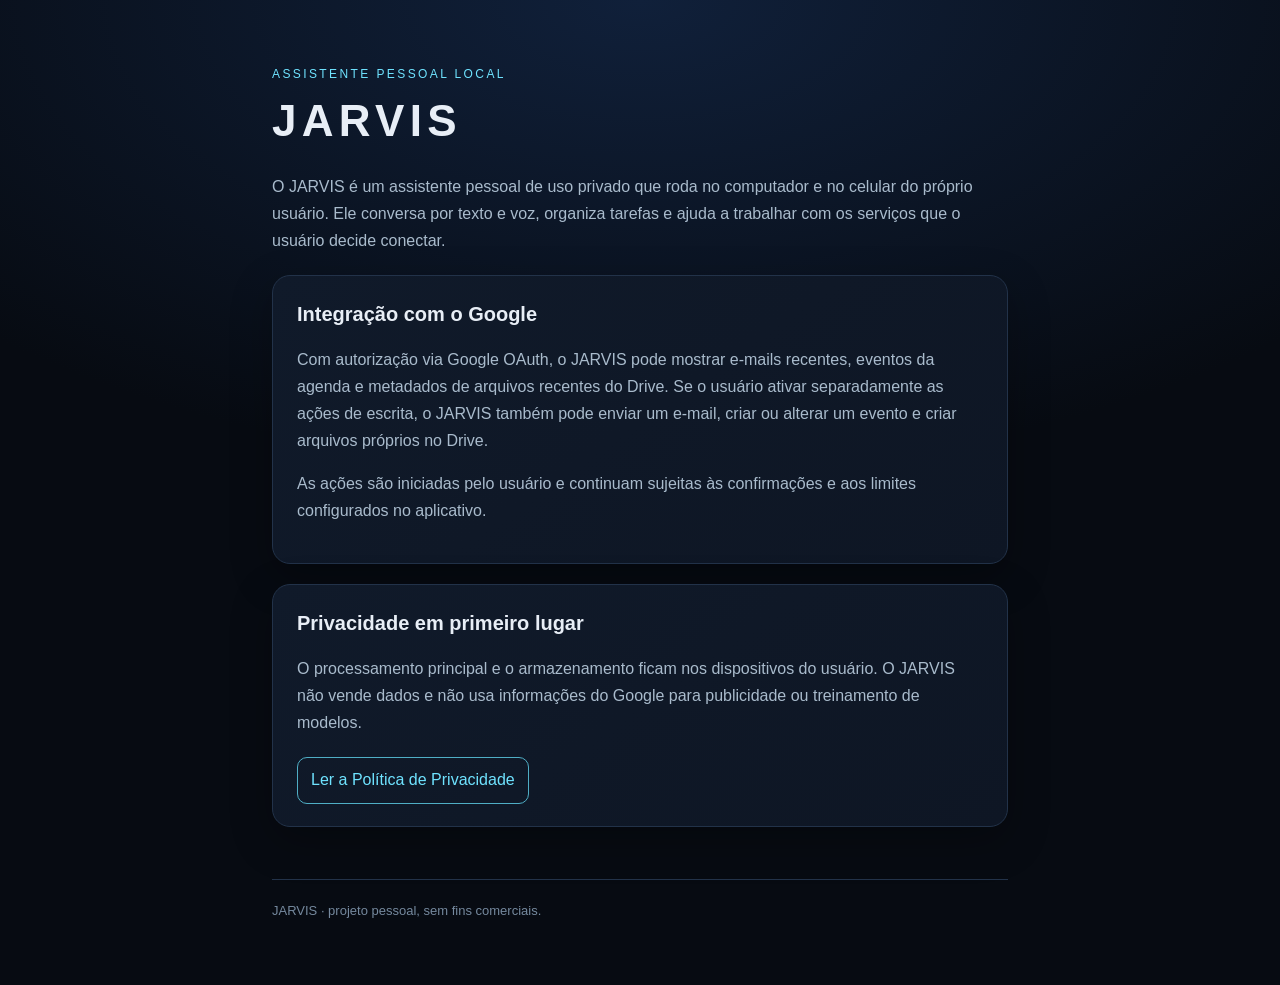
==== index.html @ ed4d2e55 "docs: alinha privacidade aos escopos Google" ====
<!doctype html>
<html lang="pt-BR">
<head>
  <meta charset="utf-8">
  <meta name="viewport" content="width=device-width,initial-scale=1">
  <meta name="description" content="JARVIS, assistente pessoal local para Mac e Android.">
  <title>JARVIS — assistente pessoal</title>
  <link rel="stylesheet" href="style.css">
</head>
<body><main>
  <div class="tag">Assistente pessoal local</div>
  <h1>JARVIS</h1>
  <p>O JARVIS é um assistente pessoal de uso privado que roda no computador e no celular do próprio usuário. Ele conversa por texto e voz, organiza tarefas e ajuda a trabalhar com os serviços que o usuário decide conectar.</p>

  <div class="card">
    <h2>Integração com o Google</h2>
    <p>Com autorização via Google OAuth, o JARVIS pode mostrar e-mails recentes, eventos da agenda e metadados de arquivos recentes do Drive. Se o usuário ativar separadamente as ações de escrita, o JARVIS também pode enviar um e-mail, criar ou alterar um evento e criar arquivos próprios no Drive.</p>
    <p>As ações são iniciadas pelo usuário e continuam sujeitas às confirmações e aos limites configurados no aplicativo.</p>
  </div>
  <div class="card">
    <h2>Privacidade em primeiro lugar</h2>
    <p>O processamento principal e o armazenamento ficam nos dispositivos do usuário. O JARVIS não vende dados e não usa informações do Google para publicidade ou treinamento de modelos.</p>
    <a class="button" href="privacidade.html">Ler a Política de Privacidade</a>
  </div>
  <footer>JARVIS · projeto pessoal, sem fins comerciais.</footer>
</main></body>
</html>
---- style.css ----
:root{--bg:#070b12;--card:#0e1624;--text:#e8eef6;--muted:#a9bbcc;--accent:#6fe3ff;--line:#223249}
*{box-sizing:border-box}
body{margin:0;font:16px/1.68 -apple-system,BlinkMacSystemFont,"Segoe UI",Inter,sans-serif;background:radial-gradient(120% 80% at 50% 0%,#10203a 0%,var(--bg) 60%);color:var(--text);min-height:100vh}
main{max-width:780px;margin:0 auto;padding:64px 22px}
h1{font-size:44px;letter-spacing:.12em;margin:0 0 8px}
h2{margin:38px 0 8px;font-size:20px;color:var(--text)}
.policy-title{font-size:34px;letter-spacing:.03em}
.tag{color:var(--accent);letter-spacing:.2em;font-size:12px;text-transform:uppercase}
p,li{color:var(--muted)}
li+li{margin-top:7px}
a{color:var(--accent);text-underline-offset:3px}
code{color:#d9f6ff;background:#111c2b;border:1px solid var(--line);border-radius:5px;padding:1px 5px}
.card{background:linear-gradient(145deg,#101a2a,var(--card));border:1px solid var(--line);border-radius:18px;padding:22px 24px;margin:20px 0;box-shadow:0 14px 42px #0004}
.card h2{margin-top:0}
.button{display:inline-block;margin-top:4px;padding:9px 13px;border:1px solid #4faec5;border-radius:10px;text-decoration:none}
footer{margin-top:52px;padding-top:20px;border-top:1px solid var(--line);font-size:13px;color:#75899e}
@media(max-width:560px){main{padding:42px 18px}h1{font-size:36px}.policy-title{font-size:29px}.card{padding:18px}}
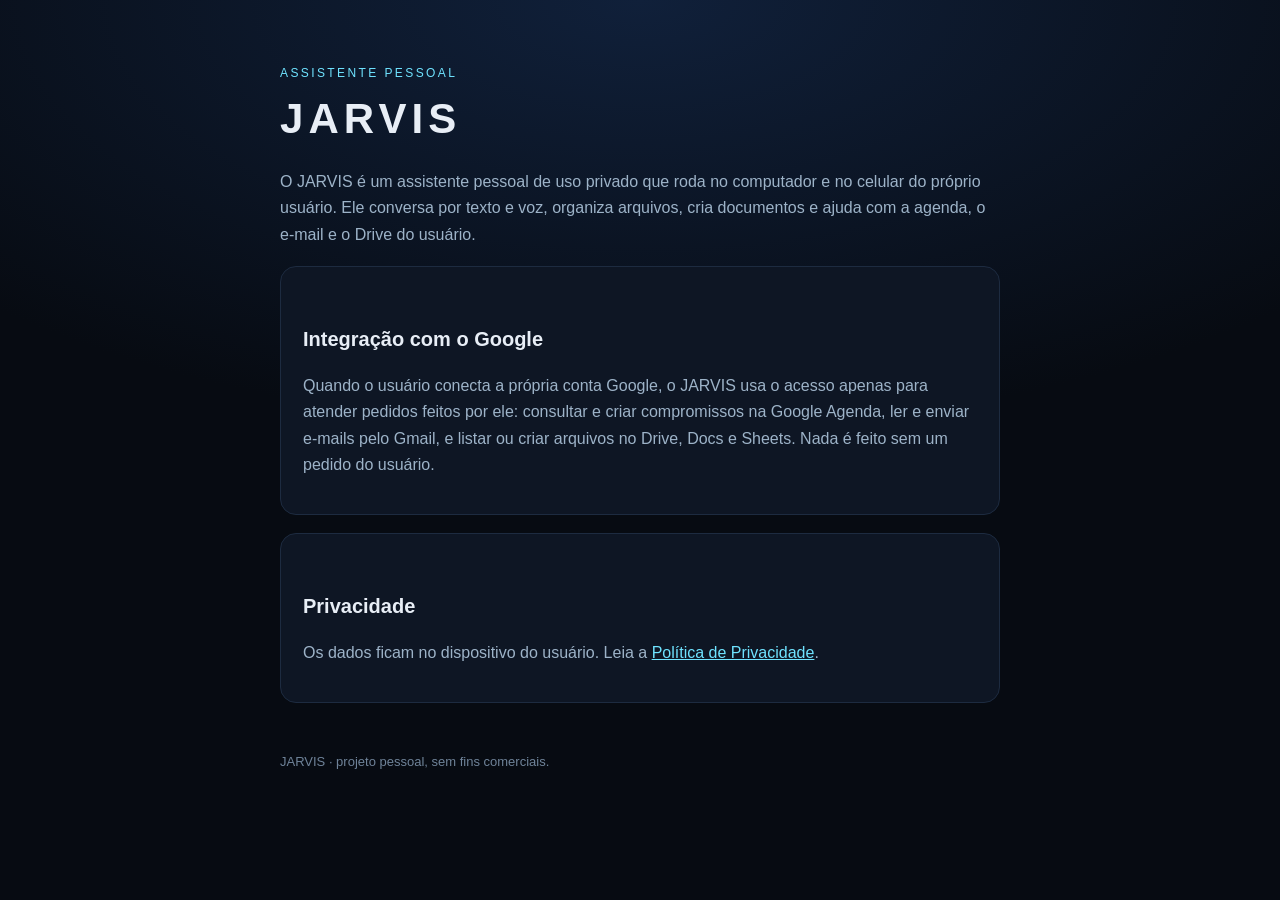
==== commit c4ed20b9: "Site do JARVIS" ====
--- a/index.html
+++ b/index.html
@@ -1,27 +1,8 @@
-<!doctype html>
-<html lang="pt-BR">
-<head>
-  <meta charset="utf-8">
-  <meta name="viewport" content="width=device-width,initial-scale=1">
-  <meta name="description" content="JARVIS, assistente pessoal local para Mac e Android.">
-  <title>JARVIS — assistente pessoal</title>
-  <link rel="stylesheet" href="style.css">
-</head>
+<!doctype html><html lang="pt-BR"><head><meta charset="utf-8"><meta name="viewport" content="width=device-width,initial-scale=1"><title>JARVIS — assistente pessoal</title><link rel="stylesheet" href="style.css"></head>
 <body><main>
-  <div class="tag">Assistente pessoal local</div>
-  <h1>JARVIS</h1>
-  <p>O JARVIS é um assistente pessoal de uso privado que roda no computador e no celular do próprio usuário. Ele conversa por texto e voz, organiza tarefas e ajuda a trabalhar com os serviços que o usuário decide conectar.</p>
-
-  <div class="card">
-    <h2>Integração com o Google</h2>
-    <p>Com autorização via Google OAuth, o JARVIS pode mostrar e-mails recentes, eventos da agenda e metadados de arquivos recentes do Drive. Se o usuário ativar separadamente as ações de escrita, o JARVIS também pode enviar um e-mail, criar ou alterar um evento e criar arquivos próprios no Drive.</p>
-    <p>As ações são iniciadas pelo usuário e continuam sujeitas às confirmações e aos limites configurados no aplicativo.</p>
-  </div>
-  <div class="card">
-    <h2>Privacidade em primeiro lugar</h2>
-    <p>O processamento principal e o armazenamento ficam nos dispositivos do usuário. O JARVIS não vende dados e não usa informações do Google para publicidade ou treinamento de modelos.</p>
-    <a class="button" href="privacidade.html">Ler a Política de Privacidade</a>
-  </div>
-  <footer>JARVIS · projeto pessoal, sem fins comerciais.</footer>
-</main></body>
-</html>
+<div class="tag">Assistente pessoal</div><h1>JARVIS</h1>
+<p>O JARVIS é um assistente pessoal de uso privado que roda no computador e no celular do próprio usuário. Ele conversa por texto e voz, organiza arquivos, cria documentos e ajuda com a agenda, o e-mail e o Drive do usuário.</p>
+<div class="card"><h2>Integração com o Google</h2><p>Quando o usuário conecta a própria conta Google, o JARVIS usa o acesso apenas para atender pedidos feitos por ele: consultar e criar compromissos na Google Agenda, ler e enviar e-mails pelo Gmail, e listar ou criar arquivos no Drive, Docs e Sheets. Nada é feito sem um pedido do usuário.</p></div>
+<div class="card"><h2>Privacidade</h2><p>Os dados ficam no dispositivo do usuário. Leia a <a href="privacidade.html">Política de Privacidade</a>.</p></div>
+<footer>JARVIS · projeto pessoal, sem fins comerciais.</footer>
+</main></body></html>
--- a/style.css
+++ b/style.css
@@ -1,17 +1,5 @@
-:root{--bg:#070b12;--card:#0e1624;--text:#e8eef6;--muted:#a9bbcc;--accent:#6fe3ff;--line:#223249}
-*{box-sizing:border-box}
-body{margin:0;font:16px/1.68 -apple-system,BlinkMacSystemFont,"Segoe UI",Inter,sans-serif;background:radial-gradient(120% 80% at 50% 0%,#10203a 0%,var(--bg) 60%);color:var(--text);min-height:100vh}
-main{max-width:780px;margin:0 auto;padding:64px 22px}
-h1{font-size:44px;letter-spacing:.12em;margin:0 0 8px}
-h2{margin:38px 0 8px;font-size:20px;color:var(--text)}
-.policy-title{font-size:34px;letter-spacing:.03em}
-.tag{color:var(--accent);letter-spacing:.2em;font-size:12px;text-transform:uppercase}
-p,li{color:var(--muted)}
-li+li{margin-top:7px}
-a{color:var(--accent);text-underline-offset:3px}
-code{color:#d9f6ff;background:#111c2b;border:1px solid var(--line);border-radius:5px;padding:1px 5px}
-.card{background:linear-gradient(145deg,#101a2a,var(--card));border:1px solid var(--line);border-radius:18px;padding:22px 24px;margin:20px 0;box-shadow:0 14px 42px #0004}
-.card h2{margin-top:0}
-.button{display:inline-block;margin-top:4px;padding:9px 13px;border:1px solid #4faec5;border-radius:10px;text-decoration:none}
-footer{margin-top:52px;padding-top:20px;border-top:1px solid var(--line);font-size:13px;color:#75899e}
-@media(max-width:560px){main{padding:42px 18px}h1{font-size:36px}.policy-title{font-size:29px}.card{padding:18px}}
+:root{--bg:#070b12;--card:#0e1624;--text:#e8eef6;--muted:#9db3c8;--accent:#6fe3ff}
+*{box-sizing:border-box}body{margin:0;font:16px/1.65 -apple-system,BlinkMacSystemFont,"Segoe UI",Inter,sans-serif;background:radial-gradient(120% 80% at 50% 0%,#10203a 0%,var(--bg) 60%);color:var(--text);min-height:100vh}
+main{max-width:760px;margin:0 auto;padding:64px 20px}h1{font-size:42px;letter-spacing:.12em;margin:0 0 6px}h2{margin-top:36px;font-size:20px}
+.tag{color:var(--accent);letter-spacing:.2em;font-size:12px;text-transform:uppercase}p,li{color:var(--muted)}a{color:var(--accent)}
+.card{background:var(--card);border:1px solid #1d2b40;border-radius:16px;padding:20px 22px;margin:18px 0}footer{margin-top:48px;font-size:13px;color:#6f8399}
